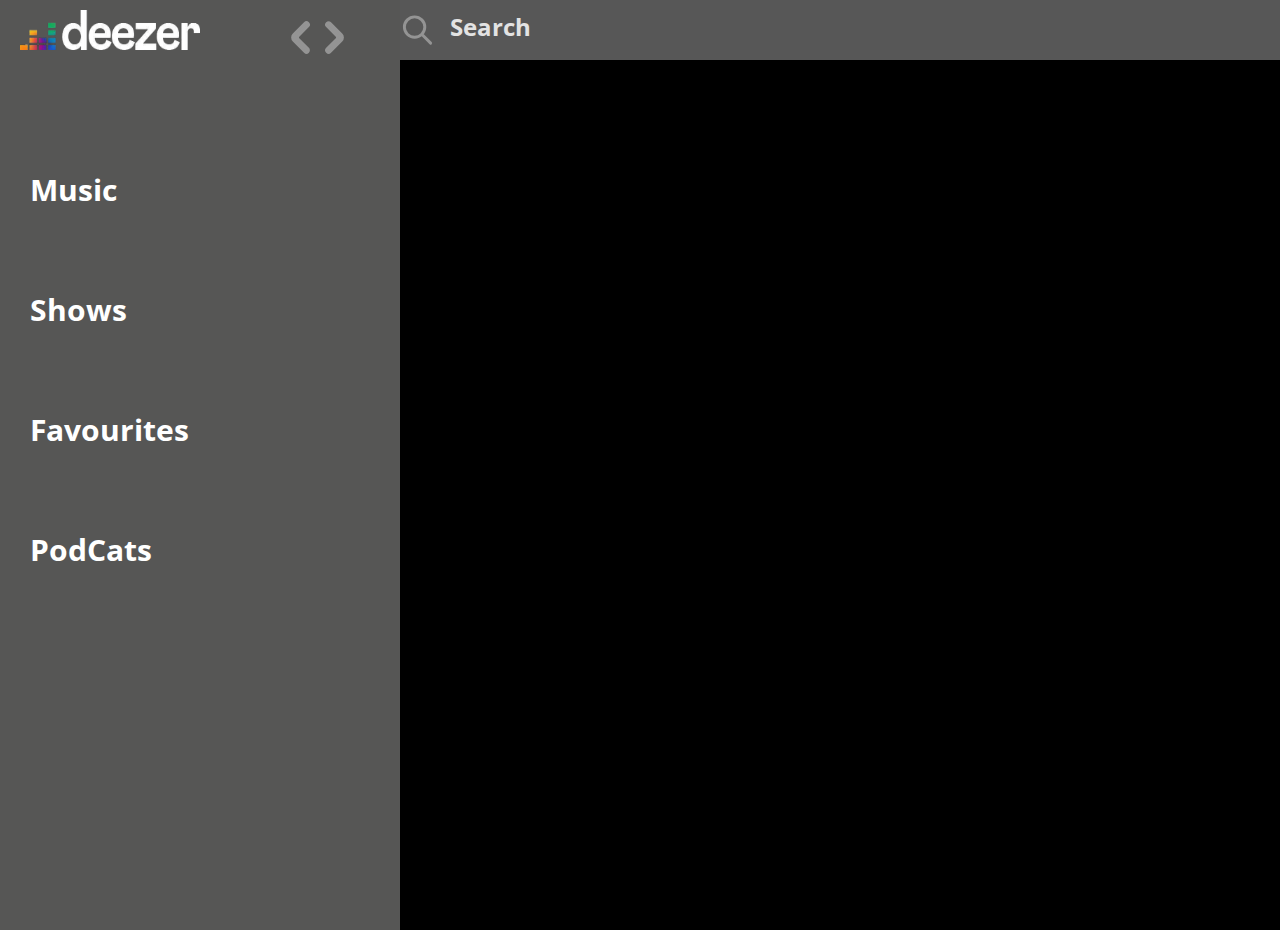
==== tela2.html @ 14502de7 "incompleto" ====
<!DOCTYPE html>
<html lang="en">
<head>
    <meta charset="UTF-8">
    <meta name="viewport" content="width=device-width, initial-scale=1.0">
    <link rel="preconnect" href="https://fonts.googleapis.com">
<link rel="preconnect" href="https://fonts.gstatic.com" crossorigin>
<link href="https://fonts.googleapis.com/css2?family=Open+Sans:wght@700&display=swap" rel="stylesheet">
    <link rel="stylesheet" href="2style.css">
    <title>Deezer </title>
</head>
<body>
    
    
    <div class="menu">
        <div class="search">
            <img src="./img/search-alt-1-svgrepo-com2.svg" alt="search" class="search_logo ">
            <h2 class="pesquisar">Search</h2>
        </div>
        <div class="logos">
            <img src="./img/download-removebg-preview.png" alt="logo deezer" class="logo">
            <img src="./img/arrow-left-right-svgrepo-com2.svg" alt="setas" class="seta"> 
        </div>
       <div class="title">
        <h2 class="title1">Music</h2>
        <h2 class="title2">Shows</h2>
        <h2 class="title3">Favourites</h2>
        <h2 class="title4">PodCats</h2>
       </div> 
    </div>
    
</body>
</html>
---- 2style.css ----
*{
    margin: 0;
    padding: 0;
    box-sizing: border-box;
}
body{
    display: grid;
    background-color: hsl(0, 0%, 0%);
}
.search{
   width: 1520px;
   height: 60px;
   background-color: #575757;
   position: relative;
   display: flex;
   margin-left: 400px;
}
.search .search_logo{
    width: 35px;
    
}
.pesquisar{
    width: 70px;
    margin-top: 10px;
    margin-left: 15px;
    color: #e3e3e3;
    font-family: 'Open Sans', sans-serif;
}
.menu{
    width: 400px;
    height: 930px;
    background-color: #565655;
    position: absolute;
}
.logos{
    display: flex;
}
.menu .logo{
    width: 180px;
    height: 40px;
    margin-top: -50px;
    margin-left: 20px;
    
}

.menu .seta{
    width: 55px;
    margin-top: -50px;
    margin-left: 90px;
  
    
}
.menu .title{
    font-size: 20px;
    margin-top: 100px;
    margin-left: 30px;
    line-height: 50px;
    color: rgb(255, 255, 255);
    font-family: 'Open Sans', sans-serif;
}

.title .title4{
    margin-top: 70px;
}
.title .title3{
    margin-top: 70px;
}
.title .title2{
    margin-top: 70px;
}
.title .title1{
    margin-top: 70px;
}
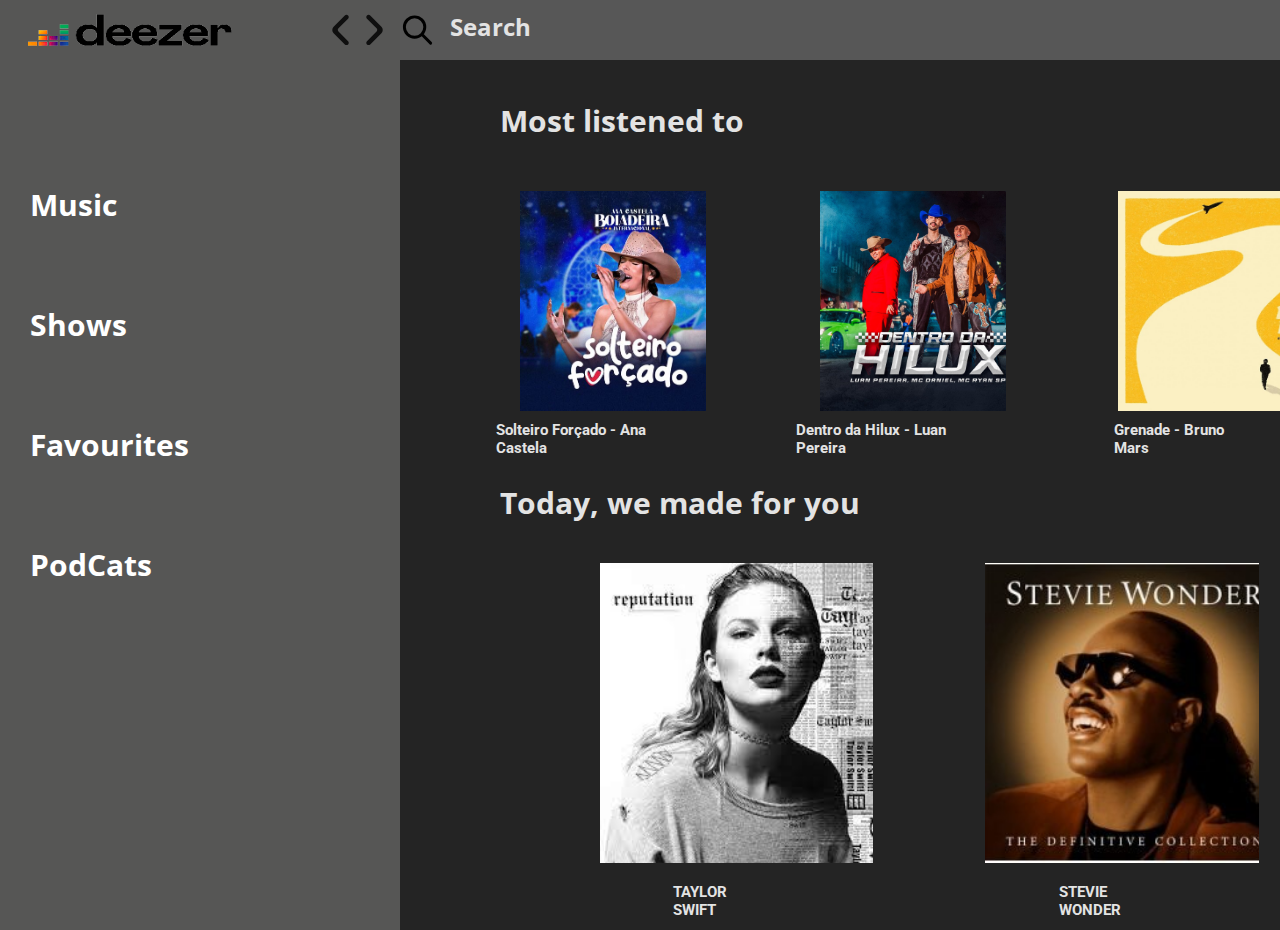
==== commit 22b5feca: "quase-ok" ====
--- a/tela2.html
+++ b/tela2.html
@@ -6,6 +6,9 @@
     <link rel="preconnect" href="https://fonts.googleapis.com">
 <link rel="preconnect" href="https://fonts.gstatic.com" crossorigin>
 <link href="https://fonts.googleapis.com/css2?family=Open+Sans:wght@700&display=swap" rel="stylesheet">
+<link rel="preconnect" href="https://fonts.googleapis.com">
+<link rel="preconnect" href="https://fonts.gstatic.com" crossorigin>
+<link href="https://fonts.googleapis.com/css2?family=Open+Sans:wght@700&family=Roboto:wght@300&display=swap" rel="stylesheet">
     <link rel="stylesheet" href="2style.css">
     <title>Deezer </title>
 </head>
@@ -14,12 +17,12 @@
     
     <div class="menu">
         <div class="search">
-            <img src="./img/search-alt-1-svgrepo-com2.svg" alt="search" class="search_logo ">
+            <img src="./img/search-alt-1-svgrepo-com.svg" alt="search" class="search_logo ">
             <h2 class="pesquisar">Search</h2>
         </div>
         <div class="logos">
-            <img src="./img/download-removebg-preview.png" alt="logo deezer" class="logo">
-            <img src="./img/arrow-left-right-svgrepo-com2.svg" alt="setas" class="seta"> 
+            <img src="./img/download-removebg-preview (1).png" alt="logo deezer" class="logo">
+            <img src="./img/arrow-left-right-svgrepo-com.svg" alt="setas" class="seta"> 
         </div>
        <div class="title">
         <h2 class="title1">Music</h2>
@@ -28,6 +31,46 @@
         <h2 class="title4">PodCats</h2>
        </div> 
     </div>
+
+    <main>
+        <h2 class="title_mus">Most listened to</h2>
+
+        <div class="musicas">
+        <div class="m1"></div>
+        <h2 class="title_m1"> Solteiro Forçado - Ana Castela </h2>
+
+        <div class="m2"></div>
+        <h2 class="title_m2">Dentro da Hilux - Luan Pereira</h2>
+
+        <div class="m3"></div>
+        <h2 class="title_m3">Grenade - Bruno Mars</h2>
+
+        <div class="m4"></div>
+        <h2 class="title_m4">Tô voltando - Ana Castela</h2>
+
+        </div>
+
+        <h2 class="title_mus2">Today, we made for you</h2>
+
+
+        <div class="musicas2">
+
+            <div class="m5"></div>
+            <h2 class="title_m5"> 
+                TAYLOR SWIFT </h2>
+
+            <div class="m6"></div>
+            <h2 class="title_m6"> 
+                STEVIE WONDER
+            </h2>
+
+            <div class="m7"></div>
+            <h2 class="title_m7"> 
+                BEYONCÉ </h2>
+
+           
+        </div>
+    </main>
     
 </body>
 </html>--- a/2style.css
+++ b/2style.css
@@ -5,7 +5,7 @@
 }
 body{
     display: grid;
-    background-color: hsl(0, 0%, 0%);
+    background-color: hwb(0 14% 86%);
 }
 .search{
    width: 1520px;
@@ -36,16 +36,16 @@
     display: flex;
 }
 .menu .logo{
-    width: 180px;
-    height: 40px;
-    margin-top: -50px;
+    width: 220px;
+    height: 100px;
+    margin-top: -80px;
     margin-left: 20px;
     
 }
 
 .menu .seta{
     width: 55px;
-    margin-top: -50px;
+    margin-top: -80px;
     margin-left: 90px;
   
     
@@ -59,7 +59,13 @@
     font-family: 'Open Sans', sans-serif;
 }
 
-.title .title4{
+.title .title1 :hover{
+    -ms-transform: scale(1.1);
+    transform: scale(1.1);
+    transition: 0,7s;
+    color: rgb(255, 55, 115);
+}
+.title .title4 {
     margin-top: 70px;
 }
 .title .title3{
@@ -71,3 +77,135 @@
 .title .title1{
     margin-top: 70px;
 }
+main .title_mus{
+    font-size: 30px;
+    margin-top: 100px;
+    margin-left: 500px;
+    font-family: 'Open Sans', sans-serif;
+    color: #e3e3e3;
+}
+main .musicas{
+    display: flex;
+    margin-top: -100px;
+    
+}
+.m1{
+    width: 220px;
+   height: 220px;
+   background-image: url(./img/anaCastela.jpg);
+   background-size: cover;
+   margin-left: 520px;
+   margin-top: 150px;
+}
+main .title_m1{
+    font-size: 15px;
+    margin-top: 380px;
+    margin-left: -210px;
+    font-family: 'Roboto', sans-serif;
+    color: #e3e3e3;
+}
+.m2{
+    width: 220px;
+   height: 220px;
+   background-image: url(./img/hilux.jpg);
+   background-size: cover;
+   margin-left: 150px;
+   margin-top: 150px;
+}
+main .title_m2{
+    font-size: 15px;
+    margin-top: 380px;
+    margin-left: -210px;
+    font-family: 'Roboto', sans-serif;
+    color: #e3e3e3;
+
+}
+.m3{
+    width: 220px;
+   height: 220px;
+   background-image: url(./img/album_brunomars.jpg);
+   background-size: cover;
+   margin-left: 150px;
+   margin-top: 150px;
+}
+main .title_m3{
+    font-size: 15px;
+    margin-top: 380px;
+    margin-left: -190px;
+    font-family: 'Roboto', sans-serif;
+    color: #e3e3e3;
+}
+.m4{
+    width: 220px;
+   height: 220px;
+   background-image: url(./img/voltando.jpg);
+   background-size: cover;
+   margin-left: 150px;
+   margin-top: 150px;
+}
+main .title_m4{
+    font-size: 15px;
+    margin-top: 380px;
+    margin-left: -200px;
+    font-family: 'Roboto', sans-serif;
+    color: #e3e3e3;
+}
+.title_mus2{
+    font-size: 30px;
+    margin-left: 500px;
+    margin-top: 25px;
+    font-family: 'Open Sans', sans-serif;
+    color: #e3e3e3;
+
+}
+.musicas2{
+    display: flex;
+}
+.m5{
+    width: 300px;
+    height: 300px;
+    background-image: url(./img/taylor_album.jfif);
+    background-size: cover;
+    margin-left: 600px;
+    margin-top: 40px;
+}
+main .title_m5{
+    font-size: 15px;
+    margin-top: 360px;
+    margin-left: -200px;
+    font-family: 'Roboto', sans-serif;
+    color: #e3e3e3;
+}
+.m6{
+    width: 300px;
+    height: 300px;
+    background-image: url(./img/album_stive.jpg);
+    background-size: cover;
+    margin-left: 220px;
+    margin-top: 40px;  
+}
+main .title_m6{
+    font-size: 15px;
+    margin-top: 360px;
+    margin-left: -200px;
+    font-family: 'Roboto', sans-serif;
+    color: #e3e3e3;
+}
+.m7{
+    width: 300px;
+    height: 300px;
+    background-image: url(./img/album_riahnna.jfif);
+    background-size: cover;
+    margin-left: 220px;
+    margin-top: 40px;
+}
+main .title_m7{
+    font-size: 15px;
+    margin-top: 360px;
+    margin-left: -200px;
+    font-family: 'Roboto', sans-serif;
+    color: #e3e3e3;
+}
+
+
+
